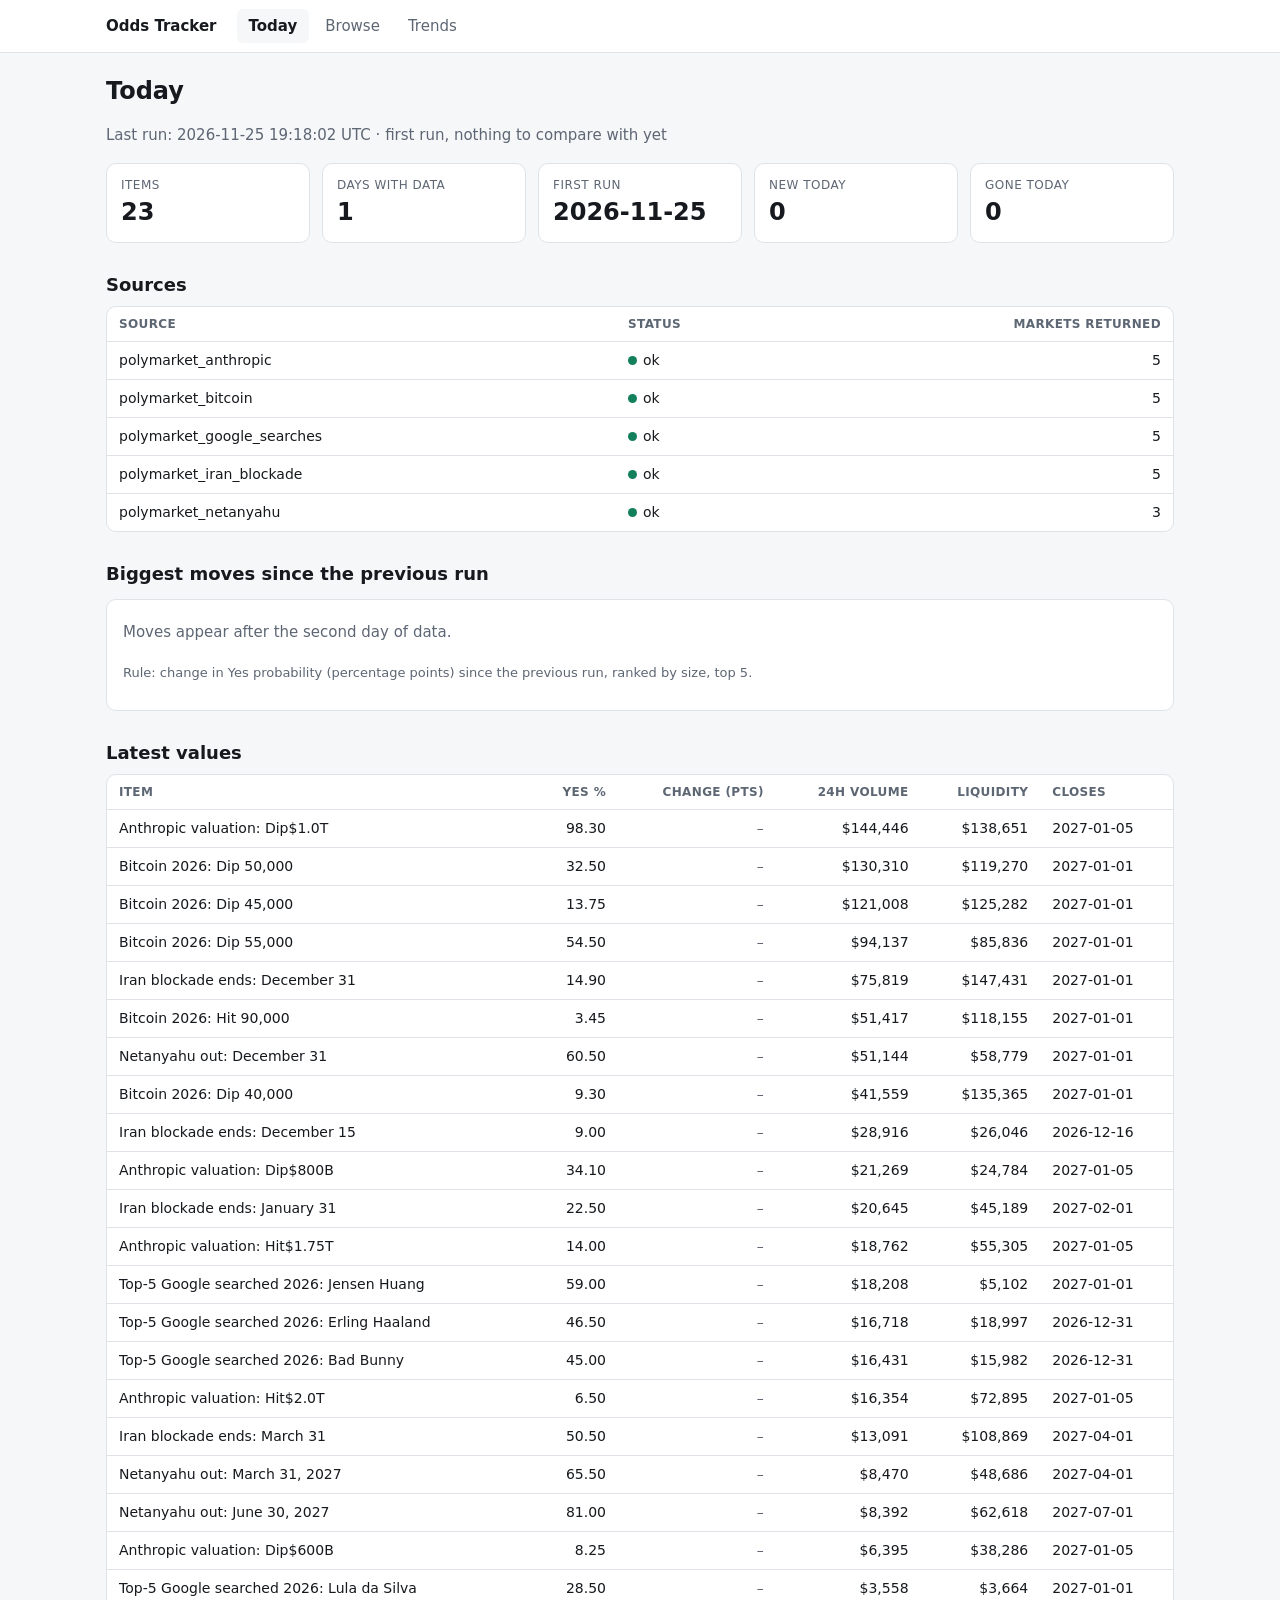
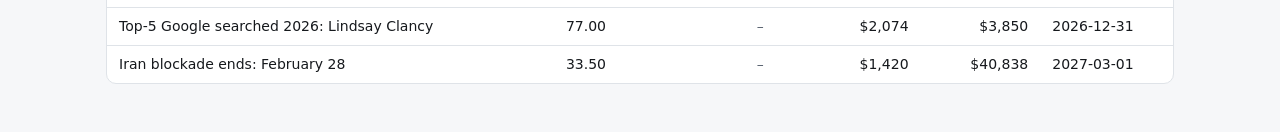
==== index.html @ a50b95b8 "Add site: Today, Browse and Trends pages with shared nav and styles Co-Authored-By: Claude Sonnet 5." ====
<!doctype html>
<html lang="en">
<head>
<meta charset="utf-8">
<meta name="viewport" content="width=device-width, initial-scale=1">
<title>Odds Tracker – Today</title>
<meta name="description" content="Daily snapshot of Polymarket prediction-market odds and what moved.">
<meta name="theme-color" content="#2563eb">
<link rel="manifest" href="manifest.webmanifest">
<link rel="icon" href="icons/icon.svg" type="image/svg+xml">
<link rel="apple-touch-icon" href="icons/icon-192.png">
<link rel="stylesheet" href="app.css">
</head>
<body>
<div id="nav"></div>
<main>
  <h1>Today</h1>
  <p class="lede" id="runinfo">Loading…</p>
  <div id="error" class="error"></div>

  <div class="cards" id="cards"></div>

  <h2>Sources</h2>
  <div class="table-wrap"><table id="sources"><thead><tr><th>Source</th><th>Status</th><th class="n">Markets returned</th></tr></thead><tbody></tbody></table></div>

  <h2>Biggest moves since the previous run</h2>
  <div class="panel"><ul class="moves" id="moves"></ul><p class="how" id="movesnote"></p></div>

  <h2>Latest values</h2>
  <div class="table-wrap"><table id="latest"><thead><tr>
    <th>Item</th><th class="n">Yes %</th><th class="n">Change (pts)</th><th class="n">24h volume</th><th class="n">Liquidity</th><th>Closes</th>
  </tr></thead><tbody></tbody></table></div>
</main>
<script src="lib.js"></script>
<script src="app.js"></script>
<script>
(async function () {
  try {
    const { rows, status } = await loadData();
    const c = RC.compareLatest(rows);
    document.getElementById("runinfo").textContent =
      "Last run: " + status.run_time.replace("T", " ").replace("Z", " UTC") +
      (c.prevDate ? " · compared with " + c.prevDate : " · first run, nothing to compare with yet");

    const names = new Map(rows.map((r) => [r.item_id, r.item]));
    const list = (ids) => (ids.length ? ids.length : 0);
    document.getElementById("cards").innerHTML = [
      ["Items", status.items], ["Days with data", status.days_with_success], ["First run", status.first_run_date],
      ["New today", list(status.new_today)], ["Gone today", list(status.gone_today)],
    ].map(([k, v]) => `<div class="card"><div class="k">${k}</div><div class="v">${esc(v)}</div></div>`).join("");

    document.querySelector("#sources tbody").innerHTML = status.sources.map((s) =>
      `<tr><td>${esc(s.name)}</td><td><span class="dot${s.ok ? "" : " bad"}"></span>${s.ok ? "ok" : "failed"}</td><td class="n">${s.count}</td></tr>`).join("");

    const mv = document.getElementById("moves");
    if (!c.prevDate) mv.innerHTML = '<li class="muted">Moves appear after the second day of data.</li>';
    else if (!c.moves.length) mv.innerHTML = '<li class="muted">No item changed since the previous run.</li>';
    else mv.innerHTML = c.moves.map((m) =>
      `<li><span>${esc(m.item)}</span><span>${RC.num(m.old)}% → ${RC.num(m.new)}% &nbsp; ${changeCell(m.delta)} pts</span></li>`).join("");
    const extra = [];
    if (c.appeared.length) extra.push("Appeared: " + c.appeared.map((i) => names.get(i)).join(", "));
    if (c.disappeared.length) extra.push("Disappeared: " + c.disappeared.map((i) => names.get(i)).join(", "));
    document.getElementById("movesnote").textContent =
      "Rule: change in Yes probability (percentage points) since the previous run, ranked by size, top " + RC.TOP_N + "." + (extra.length ? " " + extra.join(". ") + "." : "");

    document.querySelector("#latest tbody").innerHTML = [...c.cur.values()].sort((a, b) => (b.volume_24h_usd || 0) - (a.volume_24h_usd || 0)).map((r) =>
      `<tr><td class="name">${esc(r.item)}</td><td class="n">${RC.num(r.yes_pct)}</td><td class="n">${changeCell(c.changes.get(r.item_id))}</td>` +
      `<td class="n">${RC.usd(r.volume_24h_usd)}</td><td class="n">${RC.usd(r.liquidity_usd)}</td><td>${esc(r.end_date)}</td></tr>`).join("");
  } catch (e) {
    document.getElementById("runinfo").textContent = "";
    document.getElementById("error").textContent = "Could not load the data: " + e.message;
  }
})();
</script>
</body>
</html>
---- app.css ----
:root {
  --bg: #f6f7f9; --surface: #ffffff; --text: #16191d; --muted: #5d6673; --line: #dfe3e8;
  --accent: #2563eb; --up: #12805c; --down: #c2362b; --warn: #b45309;
  --s1: #2563eb; --s2: #db6d1a; --s3: #12805c; --s4: #9333ea; --s5: #c2362b; --s6: #0e8fa8; --s7: #8a6d00; --s8: #64748b;
  --font: system-ui, -apple-system, "Segoe UI", Roboto, "Helvetica Neue", Arial, sans-serif;
}
@media (prefers-color-scheme: dark) {
  :root:not([data-theme="light"]) {
    --bg: #0e1116; --surface: #171b22; --text: #e8ebef; --muted: #98a2b0; --line: #2a313b;
    --accent: #6ea0ff; --up: #3ecf9a; --down: #ff7a6e; --warn: #f0b04a;
    --s1: #6ea0ff; --s2: #f0924a; --s3: #3ecf9a; --s4: #c08cff; --s5: #ff7a6e; --s6: #4fcde6; --s7: #e0c04a; --s8: #94a3b8;
  }
}
* { box-sizing: border-box; }
body { margin: 0; background: var(--bg); color: var(--text); font: 15px/1.5 var(--font); }
a { color: var(--accent); }
#nav { background: var(--surface); border-bottom: 1px solid var(--line); position: sticky; top: 0; z-index: 5; }
.nav-inner { max-width: 1100px; margin: 0 auto; padding: 0 16px; display: flex; align-items: center; gap: 20px; min-height: 52px; flex-wrap: wrap; }
.brand { font-weight: 700; color: var(--text); text-decoration: none; }
#nav nav { display: flex; gap: 4px; }
#nav nav a { padding: 6px 12px; border-radius: 6px; color: var(--muted); text-decoration: none; }
#nav nav a[aria-current="page"] { background: var(--bg); color: var(--text); font-weight: 600; }
.net { margin-left: auto; font-size: 13px; color: var(--warn); }
main { max-width: 1100px; margin: 0 auto; padding: 20px 16px 48px; }
h1 { font-size: 24px; margin: 0 0 4px; }
h2 { font-size: 18px; margin: 28px 0 8px; }
.lede, .muted { color: var(--muted); }
.cards { display: grid; grid-template-columns: repeat(auto-fit, minmax(150px, 1fr)); gap: 12px; margin: 16px 0; }
.card { background: var(--surface); border: 1px solid var(--line); border-radius: 10px; padding: 12px 14px; }
.card .k { font-size: 12px; color: var(--muted); text-transform: uppercase; letter-spacing: .04em; }
.card .v { font-size: 24px; font-weight: 700; }
.panel { background: var(--surface); border: 1px solid var(--line); border-radius: 10px; padding: 14px 16px; margin: 12px 0; }
.table-wrap { overflow-x: auto; background: var(--surface); border: 1px solid var(--line); border-radius: 10px; }
table { border-collapse: collapse; width: 100%; font-size: 14px; }
th, td { padding: 8px 12px; text-align: left; border-bottom: 1px solid var(--line); white-space: nowrap; }
td.n, th.n { text-align: right; font-variant-numeric: tabular-nums; }
tr:last-child td { border-bottom: 0; }
th { font-size: 12px; color: var(--muted); text-transform: uppercase; letter-spacing: .03em; }
th.sort { cursor: pointer; user-select: none; }
th.sort:hover { color: var(--text); }
td.name { white-space: normal; min-width: 220px; }
.up { color: var(--up); font-weight: 600; } .down { color: var(--down); font-weight: 600; }
.dot { display: inline-block; width: 9px; height: 9px; border-radius: 50%; margin-right: 6px; background: var(--up); }
.dot.bad { background: var(--down); }
.controls { display: flex; flex-wrap: wrap; gap: 10px 14px; align-items: end; margin: 14px 0; }
.controls label { display: flex; flex-direction: column; font-size: 12px; color: var(--muted); gap: 3px; }
input, select, button { font: inherit; color: var(--text); background: var(--surface); border: 1px solid var(--line); border-radius: 6px; padding: 6px 9px; }
button { cursor: pointer; } button:hover { border-color: var(--accent); }
.star { background: none; border: 0; font-size: 20px; line-height: 1; padding: 0 4px; color: var(--muted); }
.star.on { color: #e0a800; }
.chart-box { position: relative; height: 320px; }
.picker { display: flex; flex-wrap: wrap; gap: 4px 14px; max-height: 190px; overflow: auto; padding: 8px 0; }
.picker label { font-size: 13px; display: flex; gap: 5px; align-items: center; }
.picker .grp { width: 100%; font-weight: 600; font-size: 12px; color: var(--muted); margin-top: 6px; }
.how { font-size: 13px; color: var(--muted); }
ul.moves { list-style: none; padding: 0; margin: 0; }
ul.moves li { padding: 7px 0; border-bottom: 1px solid var(--line); display: flex; gap: 10px; justify-content: space-between; flex-wrap: wrap; }
ul.moves li:last-child { border-bottom: 0; }
.error { color: var(--down); }
@media (max-width: 600px) { h1 { font-size: 21px; } .card .v { font-size: 20px; } }
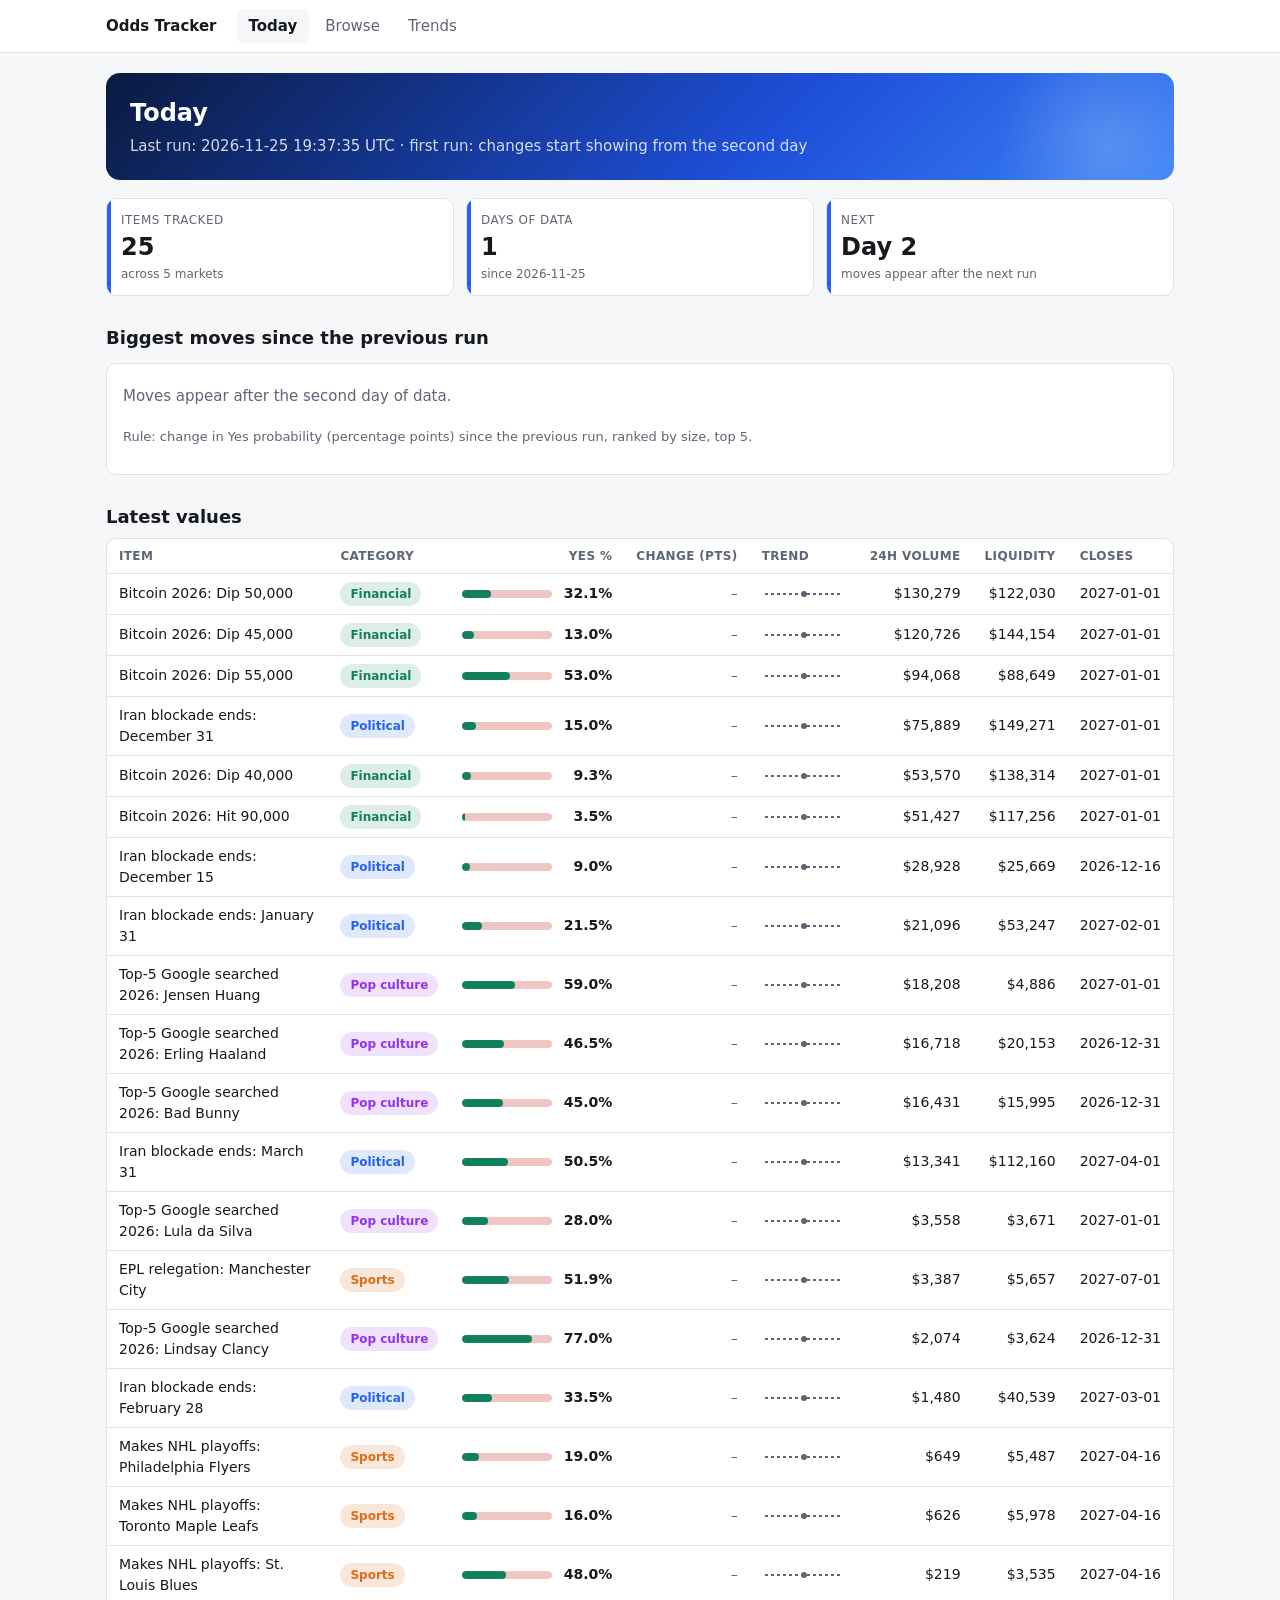
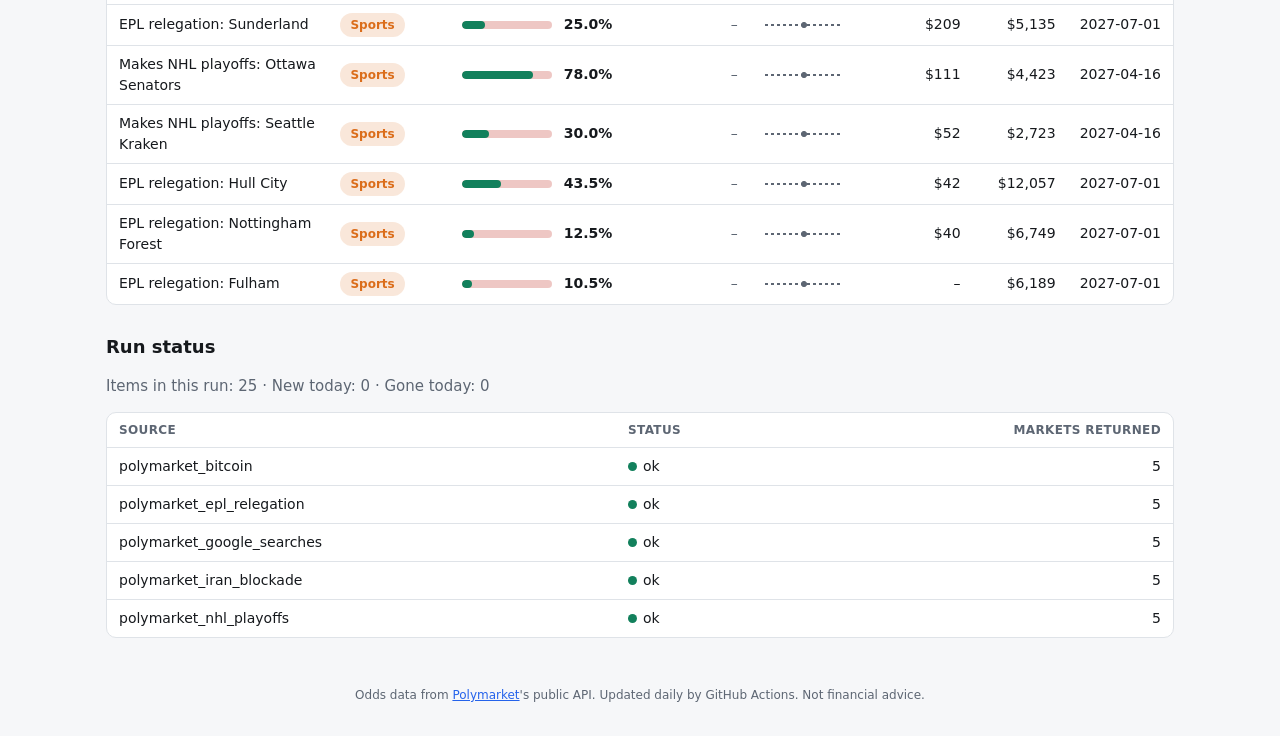
==== commit 8ed86bc3: "Restyle site: hero banners, probability bars, category chips, sparklines; move sources to bottom Hea" ====
--- a/index.html
+++ b/index.html
@@ -14,22 +14,25 @@
 <body>
 <div id="nav"></div>
 <main>
-  <h1>Today</h1>
-  <p class="lede" id="runinfo">Loading…</p>
+  <div class="hero">
+    <h1>Today</h1>
+    <p class="lede" id="runinfo">Loading…</p>
+  </div>
   <div id="error" class="error"></div>
 
   <div class="cards" id="cards"></div>
-
-  <h2>Sources</h2>
-  <div class="table-wrap"><table id="sources"><thead><tr><th>Source</th><th>Status</th><th class="n">Markets returned</th></tr></thead><tbody></tbody></table></div>
 
   <h2>Biggest moves since the previous run</h2>
   <div class="panel"><ul class="moves" id="moves"></ul><p class="how" id="movesnote"></p></div>
 
   <h2>Latest values</h2>
   <div class="table-wrap"><table id="latest"><thead><tr>
-    <th>Item</th><th class="n">Yes %</th><th class="n">Change (pts)</th><th class="n">24h volume</th><th class="n">Liquidity</th><th>Closes</th>
+    <th>Item</th><th>Category</th><th class="n">Yes %</th><th class="n">Change (pts)</th><th>Trend</th><th class="n">24h volume</th><th class="n">Liquidity</th><th>Closes</th>
   </tr></thead><tbody></tbody></table></div>
+
+  <h2>Run status</h2>
+  <p class="muted" id="counts"></p>
+  <div class="table-wrap"><table id="sources"><thead><tr><th>Source</th><th>Status</th><th class="n">Markets returned</th></tr></thead><tbody></tbody></table></div>
 </main>
 <script src="lib.js"></script>
 <script src="app.js"></script>
@@ -38,34 +41,45 @@
   try {
     const { rows, status } = await loadData();
     const c = RC.compareLatest(rows);
+    const series = RC.seriesById(rows);
     document.getElementById("runinfo").textContent =
       "Last run: " + status.run_time.replace("T", " ").replace("Z", " UTC") +
-      (c.prevDate ? " · compared with " + c.prevDate : " · first run, nothing to compare with yet");
+      (c.prevDate ? " · change measured against " + c.prevDate : " · first run: changes start showing from the second day");
 
     const names = new Map(rows.map((r) => [r.item_id, r.item]));
-    const list = (ids) => (ids.length ? ids.length : 0);
-    document.getElementById("cards").innerHTML = [
-      ["Items", status.items], ["Days with data", status.days_with_success], ["First run", status.first_run_date],
-      ["New today", list(status.new_today)], ["Gone today", list(status.gone_today)],
-    ].map(([k, v]) => `<div class="card"><div class="k">${k}</div><div class="v">${esc(v)}</div></div>`).join("");
-
-    document.querySelector("#sources tbody").innerHTML = status.sources.map((s) =>
-      `<tr><td>${esc(s.name)}</td><td><span class="dot${s.ok ? "" : " bad"}"></span>${s.ok ? "ok" : "failed"}</td><td class="n">${s.count}</td></tr>`).join("");
+    const deltas = [...c.changes.values()];
+    const up = deltas.filter((d) => d > 0).length, down = deltas.filter((d) => d < 0).length;
+    const flat = deltas.length - up - down;
+    const top = c.moves[0];
+    const card = (k, v, sub = "") => `<div class="card"><div class="k">${k}</div><div class="v">${v}</div><div class="sub">${sub}</div></div>`;
+    document.getElementById("cards").innerHTML = c.prevDate
+      ? card("Biggest move", top ? changeCell(top.delta) + " pts" : "None", top ? esc(top.item) : "nothing changed") +
+        card("Rose", `<span class="up">▲ ${up}</span>`, "items up since last run") +
+        card("Fell", `<span class="down">▼ ${down}</span>`, "items down since last run") +
+        card("Unchanged", flat, "items") +
+        card("Days of data", status.days_with_success, "since " + status.first_run_date)
+      : card("Items tracked", status.items, "across " + status.sources.length + " markets") +
+        card("Days of data", status.days_with_success, "since " + status.first_run_date) +
+        card("Next", "Day 2", "moves appear after the next run");
 
     const mv = document.getElementById("moves");
     if (!c.prevDate) mv.innerHTML = '<li class="muted">Moves appear after the second day of data.</li>';
     else if (!c.moves.length) mv.innerHTML = '<li class="muted">No item changed since the previous run.</li>';
     else mv.innerHTML = c.moves.map((m) =>
       `<li><span>${esc(m.item)}</span><span>${RC.num(m.old)}% → ${RC.num(m.new)}% &nbsp; ${changeCell(m.delta)} pts</span></li>`).join("");
-    const extra = [];
-    if (c.appeared.length) extra.push("Appeared: " + c.appeared.map((i) => names.get(i)).join(", "));
-    if (c.disappeared.length) extra.push("Disappeared: " + c.disappeared.map((i) => names.get(i)).join(", "));
     document.getElementById("movesnote").textContent =
-      "Rule: change in Yes probability (percentage points) since the previous run, ranked by size, top " + RC.TOP_N + "." + (extra.length ? " " + extra.join(". ") + "." : "");
+      "Rule: change in Yes probability (percentage points) since the previous run, ranked by size, top " + RC.TOP_N + ".";
 
     document.querySelector("#latest tbody").innerHTML = [...c.cur.values()].sort((a, b) => (b.volume_24h_usd || 0) - (a.volume_24h_usd || 0)).map((r) =>
-      `<tr><td class="name">${esc(r.item)}</td><td class="n">${RC.num(r.yes_pct)}</td><td class="n">${changeCell(c.changes.get(r.item_id))}</td>` +
-      `<td class="n">${RC.usd(r.volume_24h_usd)}</td><td class="n">${RC.usd(r.liquidity_usd)}</td><td>${esc(r.end_date)}</td></tr>`).join("");
+      `<tr><td class="name">${esc(r.item)}</td><td>${catChip(r.category)}</td><td class="n">${probBar(r.yes_pct)}</td><td class="n">${changeCell(c.changes.get(r.item_id))}</td>` +
+      `<td>${spark(series.get(r.item_id))}</td><td class="n">${RC.usd(r.volume_24h_usd)}</td><td class="n">${RC.usd(r.liquidity_usd)}</td><td>${esc(r.end_date)}</td></tr>`).join("");
+
+    // run status: sources, plus the item counts from status.json (kept small: they only change when a source fails or a market closes)
+    const list = (ids) => (ids.length ? ids.map((i) => names.get(i) || i).join(", ") : "");
+    document.getElementById("counts").textContent =
+      `Items in this run: ${status.items} · New today: ${status.new_today.length}${list(status.new_today) ? " (" + list(status.new_today) + ")" : ""} · Gone today: ${status.gone_today.length}${list(status.gone_today) ? " (" + list(status.gone_today) + ")" : ""}`;
+    document.querySelector("#sources tbody").innerHTML = status.sources.map((s) =>
+      `<tr><td>${esc(s.name)}</td><td><span class="dot${s.ok ? "" : " bad"}"></span>${s.ok ? "ok" : "failed"}</td><td class="n">${s.count}</td></tr>`).join("");
   } catch (e) {
     document.getElementById("runinfo").textContent = "";
     document.getElementById("error").textContent = "Could not load the data: " + e.message;
--- a/app.css
+++ b/app.css
@@ -58,3 +58,27 @@
 ul.moves li:last-child { border-bottom: 0; }
 .error { color: var(--down); }
 @media (max-width: 600px) { h1 { font-size: 21px; } .card .v { font-size: 20px; } }
+
+/* ---------- prediction-market look ---------- */
+.hero { background: linear-gradient(135deg, #0a1a40 0%, #1e4fd8 62%, #3b82f6 100%); color: #fff; border-radius: 14px; padding: 22px 24px; margin: 0 0 18px; position: relative; overflow: hidden; }
+.hero::after { content: ""; position: absolute; right: -40px; top: -40px; width: 220px; height: 220px; border-radius: 50%; background: radial-gradient(circle, rgba(255,255,255,.18), transparent 70%); }
+.hero h1 { color: #fff; margin: 0 0 4px; }
+.hero .lede, .hero p { color: rgba(255,255,255,.82); margin: 0; position: relative; }
+.card { position: relative; overflow: hidden; }
+.card::before { content: ""; position: absolute; left: 0; top: 0; bottom: 0; width: 4px; background: var(--accent); }
+.card .sub { font-size: 12px; color: var(--muted); min-height: 18px; white-space: nowrap; overflow: hidden; text-overflow: ellipsis; }
+.prob { display: inline-flex; align-items: center; gap: 8px; min-width: 150px; justify-content: flex-end; }
+.prob .track { flex: 1; height: 8px; border-radius: 4px; background: color-mix(in srgb, var(--down) 28%, transparent); overflow: hidden; min-width: 60px; }
+.prob .fill { display: block; height: 100%; border-radius: 4px; background: var(--up); }
+.prob b { min-width: 52px; text-align: right; font-variant-numeric: tabular-nums; }
+.chip { display: inline-block; padding: 2px 9px; border-radius: 999px; font-size: 12px; font-weight: 600; border: 1px solid transparent; }
+.chip.fin { color: var(--s3); background: color-mix(in srgb, var(--s3) 14%, transparent); }
+.chip.pop { color: var(--s4); background: color-mix(in srgb, var(--s4) 14%, transparent); }
+.chip.pol { color: var(--s1); background: color-mix(in srgb, var(--s1) 14%, transparent); }
+.chip.spt { color: var(--s2); background: color-mix(in srgb, var(--s2) 16%, transparent); }
+.spark { vertical-align: middle; }
+.spark.up { stroke: var(--up); fill: var(--up); }
+.spark.down { stroke: var(--down); fill: var(--down); }
+.spark.flat { stroke: var(--muted); fill: var(--muted); }
+tbody tr:hover td { background: color-mix(in srgb, var(--accent) 6%, transparent); }
+.foot { max-width: 1100px; margin: 0 auto; padding: 0 16px 32px; font-size: 12px; color: var(--muted); text-align: center; }
